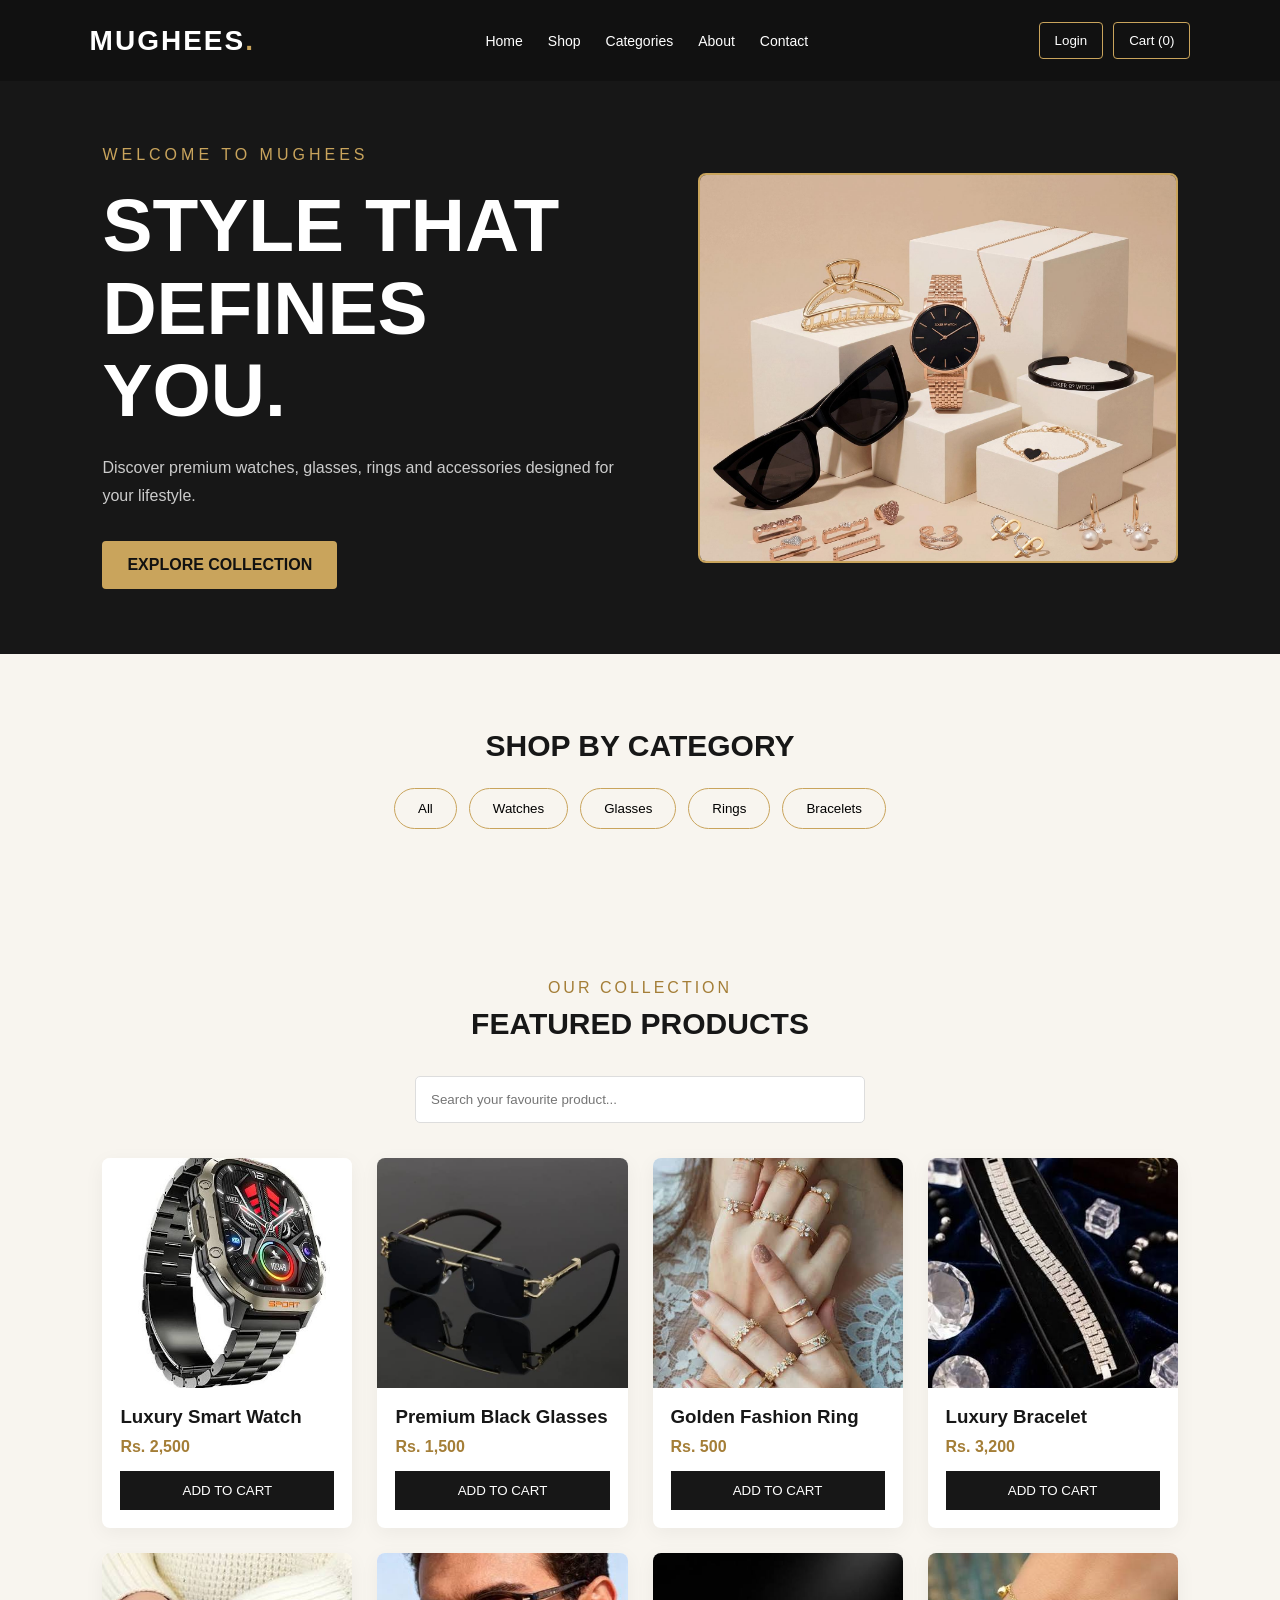
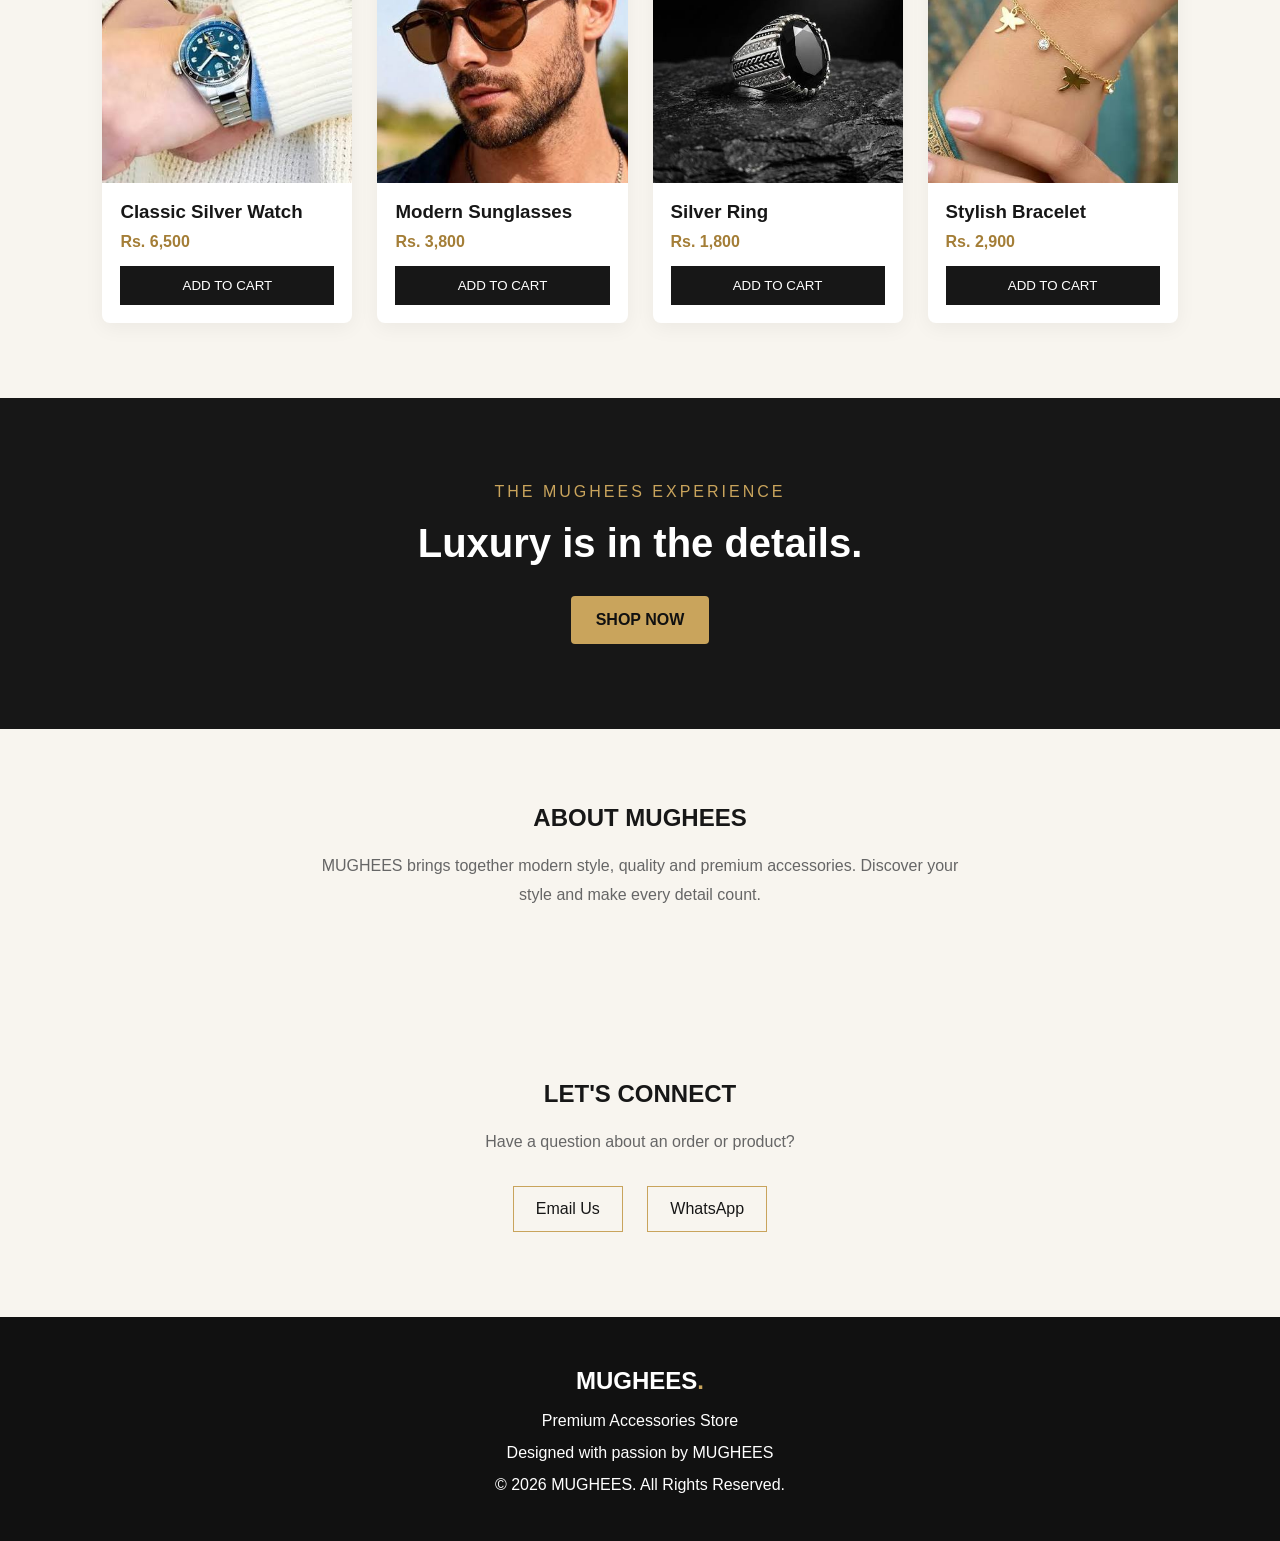
==== index.html @ 410153a0 "first commit" ====
<!DOCTYPE html>
<html lang="en">

<head>
    <meta charset="UTF-8">
    <meta name="viewport" content="width=device-width, initial-scale=1.0">
    <title>MUGHEES | Premium Accessories</title>
    <link rel="stylesheet" href="style.css">
</head>

<body>

    <header class="header">
        <a href="#" class="logo">MUGHEES<span>.</span></a>

        <nav>
            <a href="#home">Home</a>
            <a href="#products">Shop</a>
            <a href="#categories">Categories</a>
            <a href="#about">About</a>
            <a href="#contact">Contact</a>
        </nav>

        <div class="header-actions">
            <button onclick="showLogin()">Login</button>
            <button class="cart-button" onclick="openCart()">
                Cart (<span id="cart-count">0</span>)
            </button>
        </div>
    </header>

    <section class="hero" id="home">
        <div class="hero-content">
            <p class="small-heading">WELCOME TO MUGHEES</p>
            <h1>STYLE THAT<br>DEFINES YOU.</h1>
            <p>
                Discover premium watches, glasses, rings
                and accessories designed for your lifestyle.
            </p>
            <a href="#products" class="main-button">EXPLORE COLLECTION</a>
        </div>

        <div class="hero-image">
            <img src="./pTB2s8n0PFC4StN01kF7awt-5y3nqHCXtdVx7V0xaRR63aEkDdTfu_SEaO-NNpFxCXSfWsK5spO5fn7YqlWtUAj9L7xAE9rYpxBpYoVnKQKNBNhMrQz7DFIRTfZzgfDCX4u3CgyrXdnsfEALOe4SA9qyRYaSHPWgo2DB1NmiUWOToqHwAsJ6ydzaDVBoJIk4.jpg"
                alt="MUGHEES Accessories">
        </div>
    </section>

    <section class="categories" id="categories">
        <h2>SHOP BY CATEGORY</h2>

        <div class="category-list">
            <button onclick="filterProducts('All')">All</button>
            <button onclick="filterProducts('Watches')">Watches</button>
            <button onclick="filterProducts('Glasses')">Glasses</button>
            <button onclick="filterProducts('Rings')">Rings</button>
            <button onclick="filterProducts('Bracelets')">Bracelets</button>
        </div>
    </section>

    <section class="products-section" id="products">
        <div class="section-heading">
            <p>OUR COLLECTION</p>
            <h2>FEATURED PRODUCTS</h2>
        </div>

        <input type="search" id="search" placeholder="Search your favourite product...">

        <div class="product-grid" id="product-list"></div>
    </section>

    <section class="offer">
        <p>THE MUGHEES EXPERIENCE</p>
        <h2>Luxury is in the details.</h2>
        <a href="#products" class="main-button">SHOP NOW</a>
    </section>

    <section class="about" id="about">
        <h2>ABOUT MUGHEES</h2>
        <p>
            MUGHEES brings together modern style, quality
            and premium accessories. Discover your style
            and make every detail count.
        </p>
    </section>

    <section class="contact" id="contact">
        <h2>LET'S CONNECT</h2>
        <p>Have a question about an order or product?</p>
        <a href="mailto:tutataqi@gmail.com">Email Us</a>
        <a href="https://wa.me/923181006089" target="_blank">
            WhatsApp
        </a>
    </section>

    <footer>
        <h2>MUGHEES<span>.</span></h2>
        <p>Premium Accessories Store</p>
        <p>Designed with passion by MUGHEES</p>
        <p>© 2026 MUGHEES. All Rights Reserved.</p>
    </footer>

    <!-- CART -->
    <div class="overlay" id="cart-overlay">
        <div class="popup">
            <button class="close" onclick="closeCart()">×</button>
            <h2>Your Shopping Cart</h2>
            <div id="cart-items"></div>
            <h3>Total: Rs. <span id="cart-total">0</span></h3>
            <button class="main-button" onclick="goCheckout()">
                CONTINUE TO CHECKOUT
            </button>
        </div>
    </div>

    <!-- CHECKOUT -->
    <div class="overlay" id="checkout-overlay">
        <div class="popup">
            <button class="close" onclick="closeCheckout()">×</button>
            <h2>Checkout</h2>

            <form id="checkout-form">
                <input name="name" placeholder="Full Name" required>
                <input name="email" type="email" placeholder="Email Address" required>
                <input name="phone" placeholder="Phone Number" required>
                <input name="city" placeholder="City" required>
                <textarea name="address" placeholder="Complete Shipping Address" required></textarea>

                <select name="payment" required>
                    <option value="">Select Payment Method</option>
                    <option>Cash on Delivery</option>
                    <option>JazzCash</option>
                    <option>Easypaisa</option>
                    <option>Bank Transfer</option>
                </select>

                <div id="checkout-summary"></div>
                <button class="main-button" type="submit">
                    PLACE ORDER
                </button>
            </form>
        </div>
    </div>

    <!-- CUSTOMER LOGIN -->
    <div class="overlay" id="login-overlay">
        <div class="popup">
            <button class="close" onclick="closeLogin()">×</button>
            <h2>Customer Login</h2>
            <form id="login-form">
                <input type="email" placeholder="Email Address" required>
                <input type="password" placeholder="Password" required>
                <button class="main-button" type="submit">LOGIN</button>
            </form>
            <p>New Customer? <button onclick="showSignup()">Create Account</button></p>
        </div>
    </div>

    <!-- CUSTOMER SIGNUP -->
    <div class="overlay" id="signup-overlay">
        <div class="popup">
            <button class="close" onclick="closeSignup()">×</button>
            <h2>Create Account</h2>
            <form id="signup-form">
                <input placeholder="Full Name" required>
                <input type="email" placeholder="Email Address" required>
                <input type="password" placeholder="Create Password" required>
                <button class="main-button" type="submit">SIGN UP</button>
            </form>
        </div>
    </div>

    <script src="script.js"></script>
</body>

</html>
---- style.css ----
* {
    margin: 0;
    padding: 0;
    box-sizing: border-box;
    font-family: Arial, sans-serif;
    scroll-behavior: smooth;
}

body {
    background: #f8f5ef;
    color: #171717;
}

.header {
    width: 100%;
    padding: 22px 7%;
    display: flex;
    align-items: center;
    justify-content: space-between;
    background: #111;
    position: sticky;
    top: 0;
    z-index: 100;
}

.logo {
    color: #fff;
    font-size: 28px;
    font-weight: bold;
    text-decoration: none;
    letter-spacing: 2px;
}

.logo span,
footer span {
    color: #c9a45c;
}

nav {
    display: flex;
    gap: 25px;
}

nav a {
    color: #fff;
    text-decoration: none;
    font-size: 14px;
    transition: .3s;
}

nav a:hover {
    color: #c9a45c;
}

.header-actions {
    display: flex;
    gap: 10px;
}

.header-actions button {
    background: transparent;
    color: #fff;
    border: 1px solid #c9a45c;
    padding: 10px 15px;
    cursor: pointer;
    border-radius: 4px;
}

.header-actions button:hover {
    background: #c9a45c;
    color: #111;
}

.hero {
    min-height: 570px;
    padding: 65px 8%;
    background: #171717;
    color: white;
    display: flex;
    align-items: center;
    justify-content: space-between;
    gap: 40px;
}

.hero-content {
    max-width: 520px;
}

.small-heading {
    color: #c9a45c;
    letter-spacing: 4px;
    margin-bottom: 20px;
}

.hero h1 {
    font-size: clamp(42px, 6vw, 75px);
    line-height: 1.1;
    margin-bottom: 22px;
}

.hero-content>p:not(.small-heading) {
    color: #ccc;
    line-height: 1.8;
    margin-bottom: 30px;
}

.hero-image {
    width: 45%;
    max-width: 480px;
    height: 390px;
    overflow: hidden;
    border-radius: 8px;
    border: 2px solid #c9a45c;
}

.hero-image img {
    width: 100%;
    height: 100%;
    object-fit: cover;
    transition: .5s;
}

.hero-image img:hover {
    transform: scale(1.04);
}

.main-button {
    display: inline-block;
    background: #c9a45c;
    color: #111;
    border: none;
    padding: 15px 25px;
    text-decoration: none;
    font-weight: bold;
    cursor: pointer;
    transition: .3s;
    border-radius: 4px;
}

.main-button:hover {
    background: #fff;
    transform: translateY(-3px);
}

.categories,
.products-section,
.about,
.contact {
    padding: 75px 8%;
    text-align: center;
}

.categories h2,
.section-heading h2 {
    font-size: 30px;
    margin-bottom: 25px;
}

.category-list {
    display: flex;
    justify-content: center;
    flex-wrap: wrap;
    gap: 12px;
}

.category-list button {
    border: 1px solid #c9a45c;
    background: transparent;
    padding: 12px 23px;
    cursor: pointer;
    border-radius: 25px;
    transition: .3s;
}

.category-list button:hover {
    background: #171717;
    color: white;
}

.section-heading p {
    color: #a47e37;
    letter-spacing: 3px;
    margin-bottom: 10px;
}

#search {
    width: min(100%, 450px);
    padding: 15px;
    border: 1px solid #ddd;
    margin: 10px 0 35px;
    border-radius: 5px;
    outline-color: #c9a45c;
}

.product-grid {
    display: grid;
    grid-template-columns: repeat(4, 1fr);
    gap: 25px;
}

.product-card {
    background: white;
    text-align: left;
    border-radius: 8px;
    overflow: hidden;
    box-shadow: 0 5px 20px #0000000d;
    transition: .3s;
}

.product-card:hover {
    transform: translateY(-8px);
    box-shadow: 0 12px 25px #00000020;
}

.product-card img {
    width: 100%;
    height: 230px;
    object-fit: cover;
    display: block;
}

.product-info {
    padding: 18px;
}

.product-info h3 {
    margin-bottom: 10px;
}

.product-info p {
    color: #a47e37;
    font-weight: bold;
    margin-bottom: 15px;
}

.product-info button {
    width: 100%;
    background: #171717;
    color: white;
    border: none;
    padding: 12px;
    cursor: pointer;
    transition: .3s;
}

.product-info button:hover {
    background: #c9a45c;
    color: #111;
}

.offer {
    text-align: center;
    padding: 85px 20px;
    background: #171717;
    color: white;
}

.offer p {
    color: #c9a45c;
    letter-spacing: 3px;
}

.offer h2 {
    font-size: 40px;
    margin: 20px 0 30px;
}

.about p,
.contact p {
    max-width: 650px;
    margin: 20px auto;
    line-height: 1.8;
    color: #666;
}

.contact a {
    display: inline-block;
    margin: 10px;
    color: #171717;
    border: 1px solid #c9a45c;
    padding: 13px 22px;
    text-decoration: none;
}

.contact a:hover {
    background: #c9a45c;
}

footer {
    background: #111;
    color: white;
    text-align: center;
    padding: 40px 15px;
    line-height: 2;
}

/* POPUP WINDOWS */

.overlay {
    display: none;
    position: fixed;
    inset: 0;
    background: #000000b8;
    z-index: 200;
    justify-content: center;
    align-items: center;
    padding: 15px;
}

.popup {
    background: white;
    padding: 30px;
    width: min(100%, 480px);
    max-height: 90vh;
    overflow-y: auto;
    border-radius: 10px;
    position: relative;
}

.popup h2 {
    margin-bottom: 20px;
}

.close {
    position: absolute;
    right: 15px;
    top: 10px;
    background: transparent;
    border: none;
    font-size: 28px;
    cursor: pointer;
}

.popup input,
.popup textarea,
.popup select {
    width: 100%;
    padding: 13px;
    margin: 8px 0;
    border: 1px solid #ddd;
    border-radius: 4px;
}

.popup textarea {
    min-height: 90px;
    resize: vertical;
}

.popup .main-button {
    width: 100%;
    margin-top: 12px;
}

.cart-row {
    display: flex;
    justify-content: space-between;
    align-items: center;
    gap: 10px;
    border-bottom: 1px solid #ddd;
    padding: 12px 0;
}

.cart-row button {
    padding: 5px 10px;
    cursor: pointer;
}

#checkout-summary {
    margin-top: 15px;
    font-weight: bold;
}

/* MOBILE RESPONSIVE */

@media (max-width: 900px) {
    .header {
        flex-wrap: wrap;
        gap: 18px;
    }

    nav {
        order: 3;
        width: 100%;
        justify-content: center;
        flex-wrap: wrap;
    }

    .product-grid {
        grid-template-columns: repeat(2, 1fr);
    }

    .hero {
        padding: 50px 5%;
    }
}

@media (max-width: 600px) {
    .header {
        padding: 18px 5%;
    }

    .logo {
        font-size: 23px;
    }

    nav {
        gap: 14px;
    }

    nav a {
        font-size: 12px;
    }

    .hero {
        flex-direction: column;
        text-align: center;
        padding: 45px 6%;
    }

    .hero-image {
        width: 100%;
        height: 280px;
    }

    .hero h1 {
        font-size: 43px;
    }

    .product-grid {
        grid-template-columns: 1fr;
    }

    .categories,
    .products-section,
    .about,
    .contact {
        padding: 50px 6%;
    }

    .offer h2 {
        font-size: 30px;
    }

    .header-actions button {
        padding: 8px 10px;
    }
}
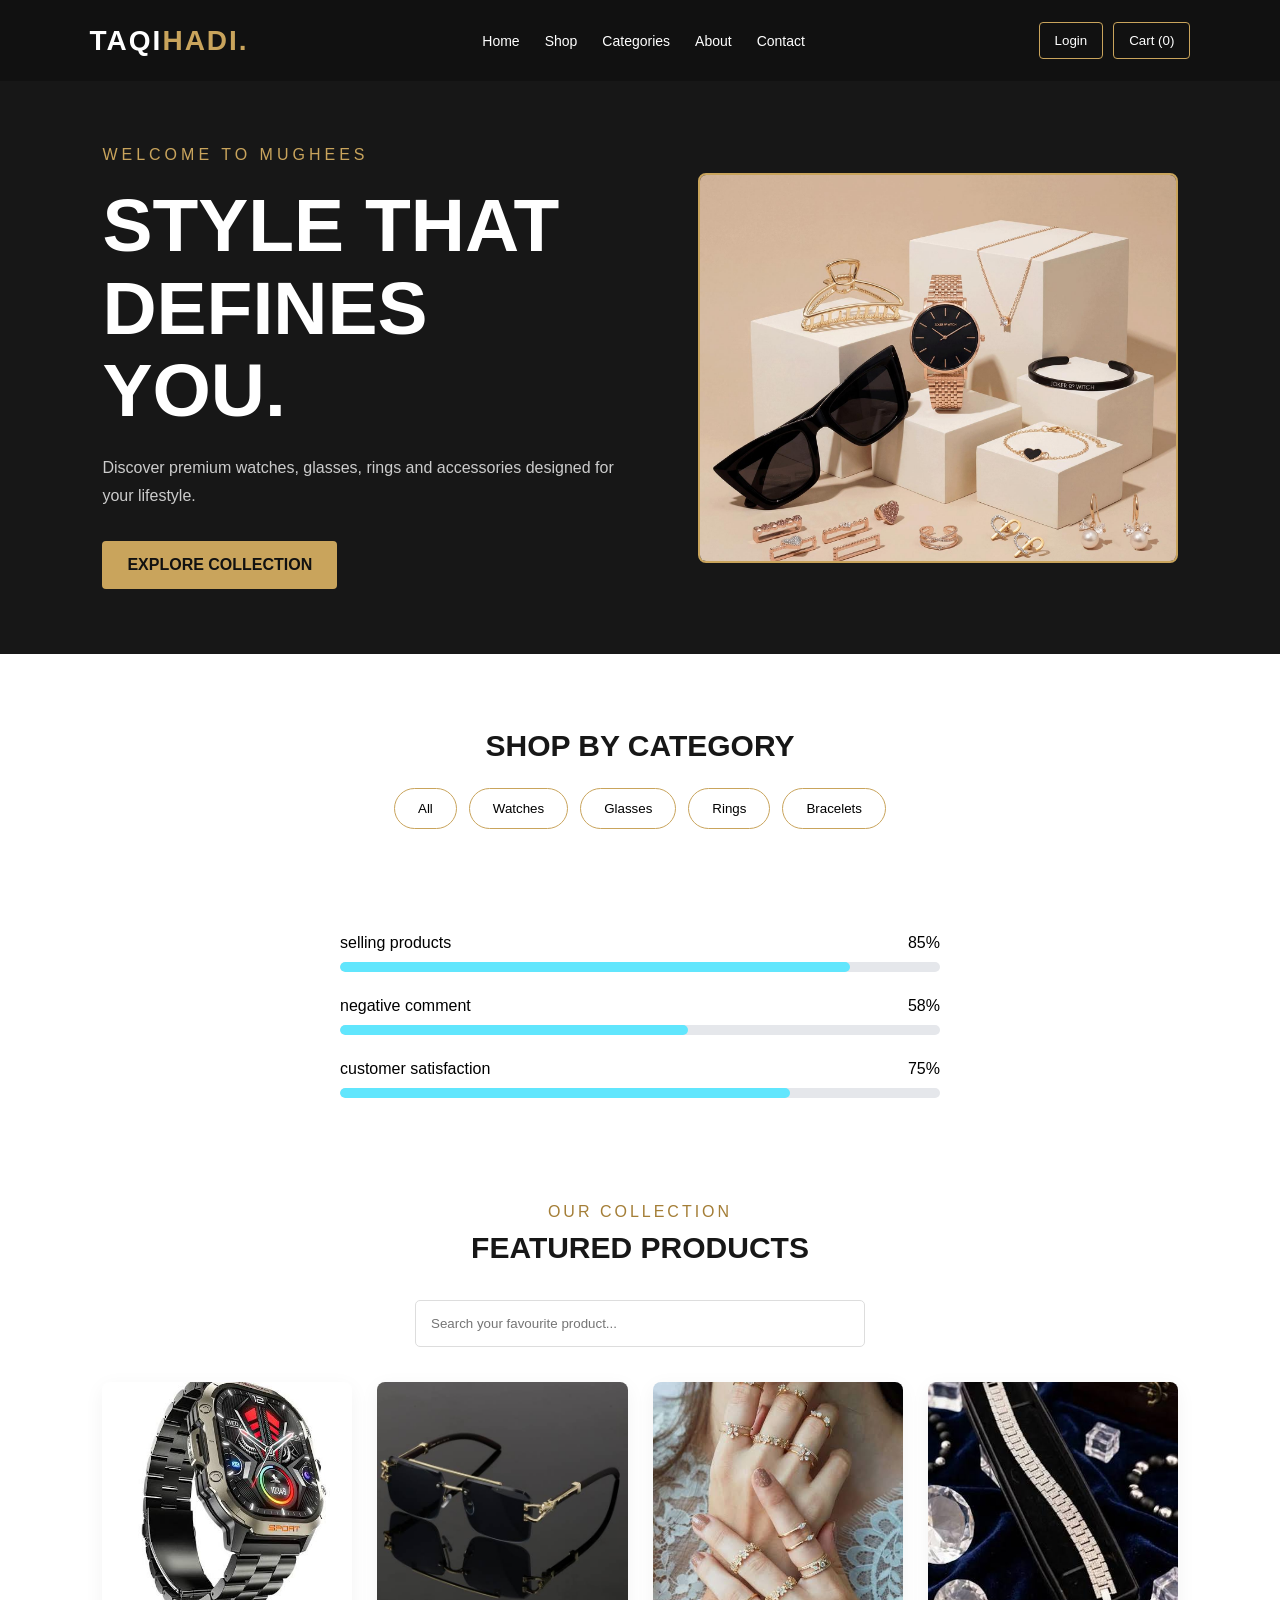
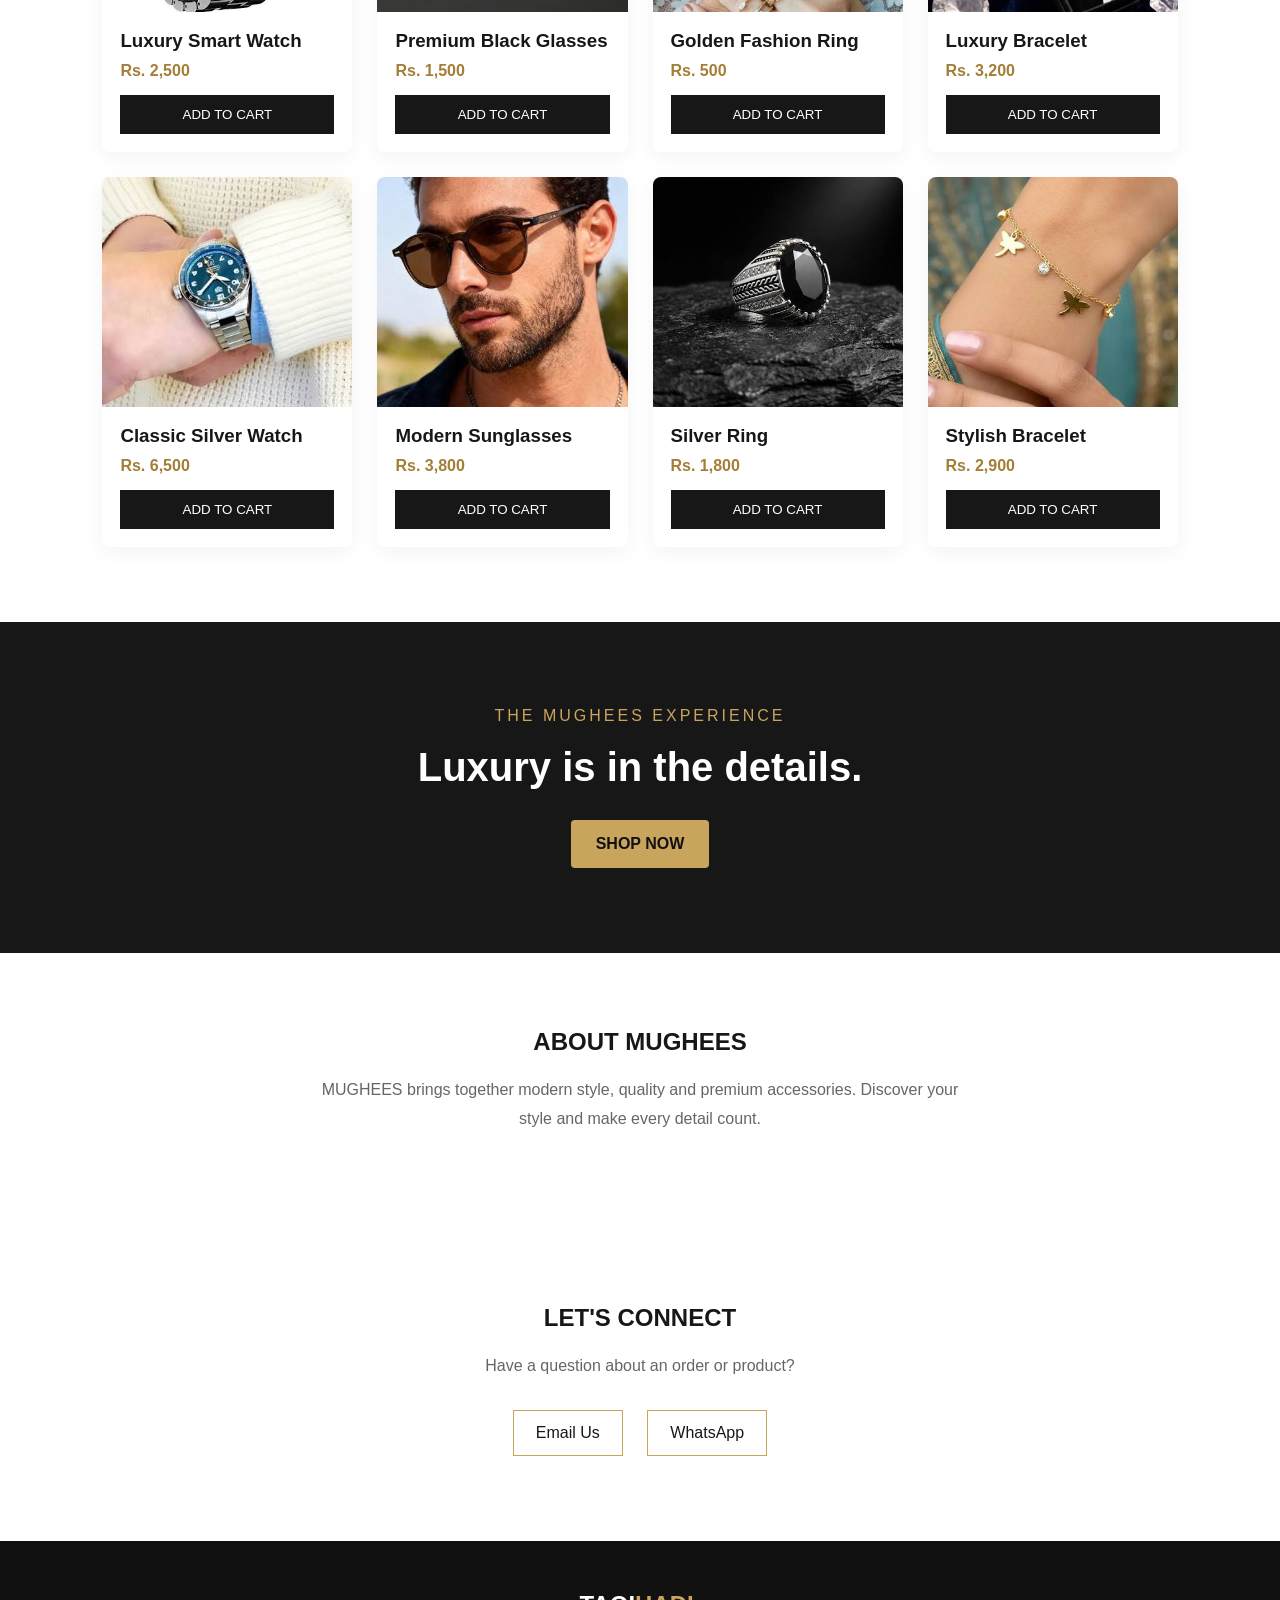
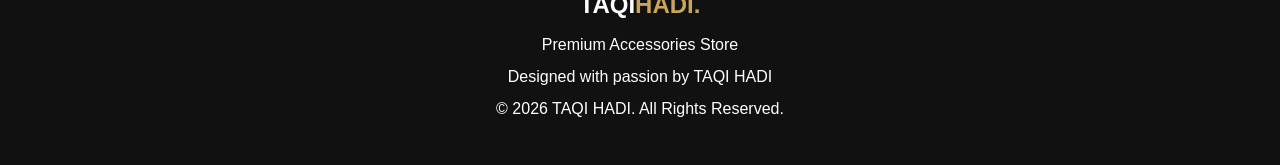
==== commit 56a43ac4: "first commit" ====
--- a/index.html
+++ b/index.html
@@ -4,14 +4,14 @@
 <head>
     <meta charset="UTF-8">
     <meta name="viewport" content="width=device-width, initial-scale=1.0">
-    <title>MUGHEES | Premium Accessories</title>
+    <title>TAQI | Premium Accessories</title>
     <link rel="stylesheet" href="style.css">
 </head>
 
 <body>
 
     <header class="header">
-        <a href="#" class="logo">MUGHEES<span>.</span></a>
+        <a href="#" class="logo">TAQI<span>HADI.</span></a>
 
         <nav>
             <a href="#home">Home</a>
@@ -58,6 +58,38 @@
         </div>
     </section>
 
+    <section class="about-section">
+        <div class="skill">
+            <div class="skill-info">
+                <span>selling products</span>
+                <span>85%</span>
+            </div>
+            <div class="progress-bar">
+                <div class="progress-fill" style="width: 85%;"></div>
+            </div>
+        </div>
+
+        <div class="skill">
+            <div class="skill-info">
+                <span>negative comment</span>
+                <span>58%</span>
+            </div>
+            <div class="progress-bar">
+                <div class="progress-fill" style="width: 58%;"></div>
+            </div>
+        </div>
+
+        <div class="skill">
+            <div class="skill-info">
+                <span>customer satisfaction</span>
+                <span>75%</span>
+            </div>
+            <div class="progress-bar">
+                <div class="progress-fill" style="width: 75%;"></div>
+            </div>
+        </div>
+
+    </section>
     <section class="products-section" id="products">
         <div class="section-heading">
             <p>OUR COLLECTION</p>
@@ -94,10 +126,10 @@
     </section>
 
     <footer>
-        <h2>MUGHEES<span>.</span></h2>
+        <h2>TAQI<span>HADI.</span></h2>
         <p>Premium Accessories Store</p>
-        <p>Designed with passion by MUGHEES</p>
-        <p>© 2026 MUGHEES. All Rights Reserved.</p>
+        <p>Designed with passion by TAQI HADI</p>
+        <p>© 2026 TAQI HADI. All Rights Reserved.</p>
     </footer>
 
     <!-- CART -->
--- a/style.css
+++ b/style.css
@@ -142,6 +142,76 @@
     transform: translateY(-3px);
 }
 
+* {
+    margin: 0;
+    padding: 0;
+    box-sizing: border-box;
+}
+
+body {
+    font-family: Arial, sans-serif;
+    background-color: #ffffff;
+}
+
+.about-section {
+    max-width: 600px;
+    width: 90%;
+    margin: 30px auto;
+}
+
+.skill {
+    margin-bottom: 25px;
+}
+
+.skill-info {
+    display: flex;
+    justify-content: space-between;
+    align-items: center;
+    font-size: 16px;
+    color: #000000;
+    margin-bottom: 10px;
+
+}
+
+.progress-fill {
+    height: 100%;
+    background: #61e6fd !important;
+    border-radius: 20px;
+    transition: width 1.2s ease;
+}
+
+
+.skill:hover .progress-fill {
+    width: 0% !important;
+}
+
+.progress-bar {
+    width: 100%;
+    height: 10px;
+    background-color: #e5e7eb;
+    border-radius: 20px;
+    overflow: hidden;
+}
+
+.progress-fill {
+    height: 100%;
+    background-color: #2864eb;
+    border-radius: 20px;
+}
+
+/* Responsive Design */
+
+@media (max-width: 600px) {
+    .description {
+        font-size: 16px;
+        line-height: 25px;
+    }
+
+    .skill-info {
+        font-size: 14px;
+    }
+}
+
 .categories,
 .products-section,
 .about,
